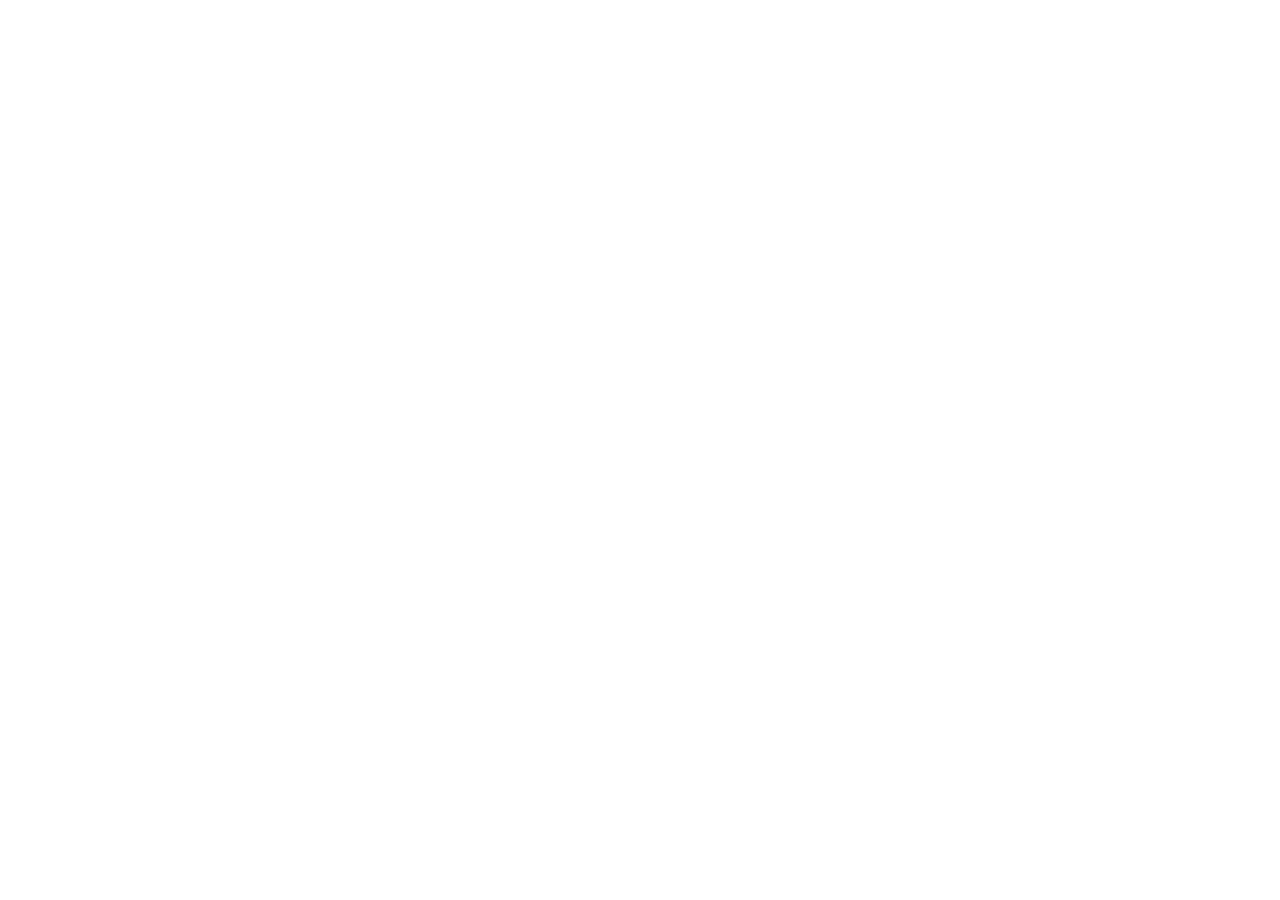
==== expression.html @ a7e062bd "style(docs): improved light theme readability, responsive layout, and refined typography for Zard do" ====
<!DOCTYPE html>
<html lang="en">
<head>
    <meta charset="UTF-8">
    <meta name="viewport" content="width=device-width, initial-scale=1.0">
    <title>Expressions</title>
</head>
<body>
    
</body>
</html>
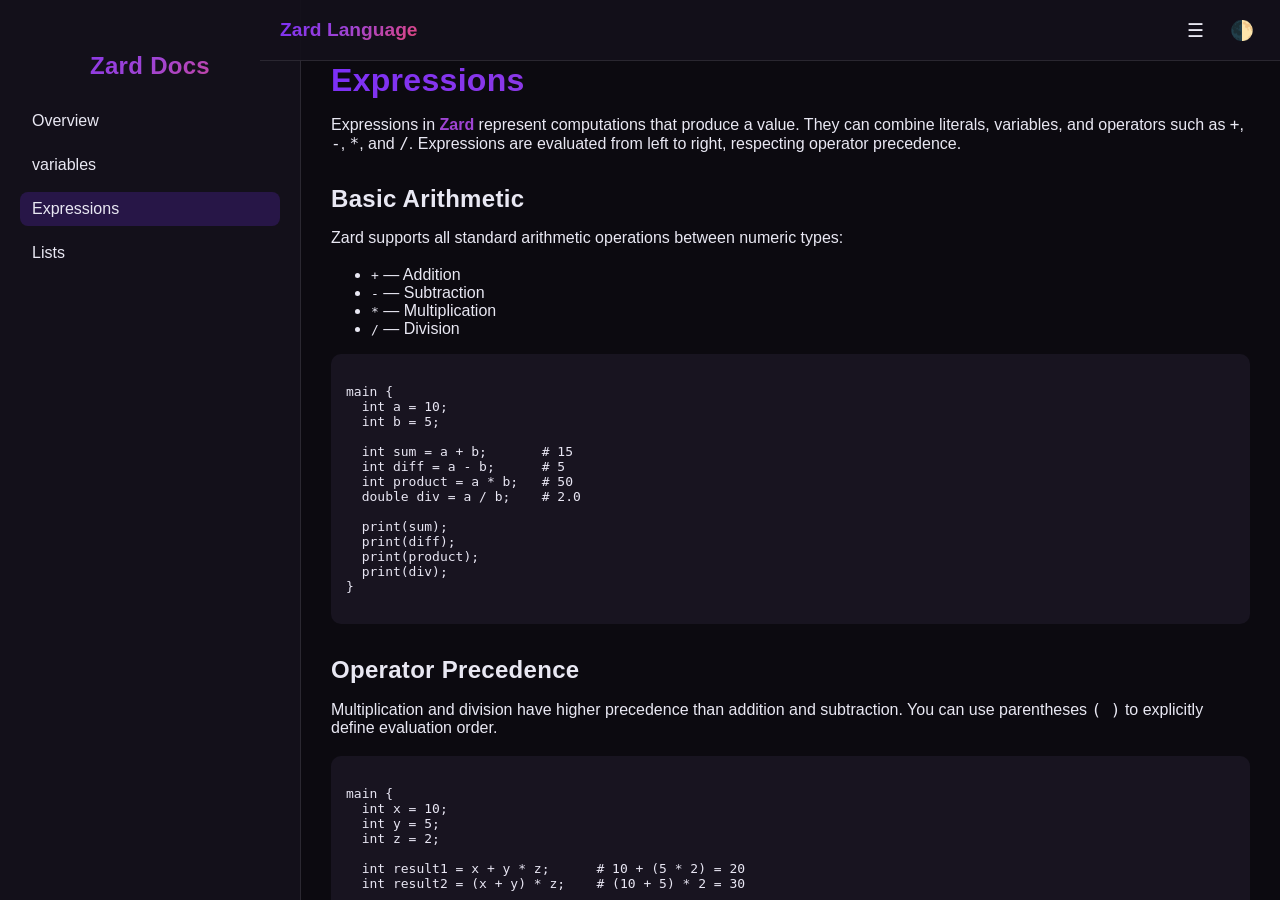
==== commit ba29e6b5: "feat(docs): add Expressions page explaining arithmetic operators and precedence" ====
--- a/expression.html
+++ b/expression.html
@@ -1,11 +1,154 @@
 <!DOCTYPE html>
 <html lang="en">
 <head>
-    <meta charset="UTF-8">
-    <meta name="viewport" content="width=device-width, initial-scale=1.0">
-    <title>Expressions</title>
+  <meta charset="UTF-8">
+  <meta name="viewport" content="width=device-width, initial-scale=1.0">
+  <title>Zard Language — Expressions</title>
+  <link rel="stylesheet" href="style.css">
 </head>
 <body>
-    
+  <div id="sidebar">
+    <h2>Zard Docs</h2>
+    <a href="index.html">Overview</a>
+    <a href="variables.html">variables</a>
+    <a href="expression.html" style="background: rgba(123,47,247,0.2);">Expressions</a>
+    <a href="lists.html">Lists</a>
+  </div>
+
+  <div id="content">
+    <div id="topbar">
+      <div id="logo">Zard Language</div>
+      <div class="top-buttons">
+        <button id="toggleSidebar">☰</button>
+        <button id="toggleTheme">🌓</button>
+      </div>
+    </div>
+
+    <section id="expressions">
+      <h1>Expressions</h1>
+      <p>
+        Expressions in <strong>Zard</strong> represent computations that produce a value.  
+        They can combine literals, variables, and operators such as <code>+</code>, <code>-</code>, <code>*</code>, and <code>/</code>.  
+        Expressions are evaluated from left to right, respecting operator precedence.
+      </p>
+
+      <h2>Basic Arithmetic</h2>
+      <p>
+        Zard supports all standard arithmetic operations between numeric types:
+      </p>
+      <ul>
+        <li><code>+</code> — Addition</li>
+        <li><code>-</code> — Subtraction</li>
+        <li><code>*</code> — Multiplication</li>
+        <li><code>/</code> — Division</li>
+      </ul>
+
+      <pre><code class="language-zard">
+main {
+  int a = 10;
+  int b = 5;
+
+  int sum = a + b;       # 15
+  int diff = a - b;      # 5
+  int product = a * b;   # 50
+  double div = a / b;    # 2.0
+
+  print(sum);
+  print(diff);
+  print(product);
+  print(div);
+}
+      </code></pre>
+
+      <h2>Operator Precedence</h2>
+      <p>
+        Multiplication and division have higher precedence than addition and subtraction.  
+        You can use parentheses <code>( )</code> to explicitly define evaluation order.
+      </p>
+      <pre><code class="language-zard">
+main {
+  int x = 10;
+  int y = 5;
+  int z = 2;
+
+  int result1 = x + y * z;      # 10 + (5 * 2) = 20
+  int result2 = (x + y) * z;    # (10 + 5) * 2 = 30
+
+  print(result1);
+  print(result2);
+}
+      </code></pre>
+
+      <h2>Using Parentheses</h2>
+      <p>
+        Parentheses can be nested to create complex expressions.  
+        Zard evaluates expressions inside parentheses first.
+      </p>
+      <pre><code class="language-zard">
+main {
+  double result = (5 + 3) * (2 + (4 / 2));
+  print(result); # (8) * (2 + 2) = 8 * 4 = 32
+}
+      </code></pre>
+
+      <h2>Mixed Types</h2>
+      <p>
+        When mixing numeric types, Zard automatically promotes values to the most precise type involved in the expression.  
+        For example, using an <code>int</code> and a <code>double</code> will produce a <code>double</code> result.
+      </p>
+      <pre><code class="language-zard">
+main {
+  int a = 3;
+  double b = 2.5;
+
+  double result = a + b; # promoted to double
+  print(result);         # 5.5
+}
+      </code></pre>
+
+      <h2>Invalid Operations</h2>
+      <p>
+        Zard enforces strict type checking.  
+        Attempting to apply arithmetic operators to incompatible types (e.g., strings or structs) results in a compile-time error.
+      </p>
+      <pre><code class="language-zard">
+main {
+  string name = "Zard";
+  int age = 5;
+
+  # name + age; ❌ Invalid — cannot add string and int
+}
+      </code></pre>
+
+      <h2>Expressions with Print and Assignments</h2>
+      <p>
+        Expressions can appear inside <code>print()</code>, <code>if()</code> conditions, and assignments.
+      </p>
+      <pre><code class="language-zard">
+main {
+  int x = 4;
+  int y = 6;
+
+  print(x + y * 2);  # 16
+  int total = (x + y) * 2;
+  print(total);      # 20
+}
+      </code></pre>
+
+      <h2>Full Example</h2>
+      <pre><code class="language-zard">
+main {
+  int a = 10;
+  int b = 3;
+  double c = 2.5;
+
+  double result = (a + b) * c - (b / 2.0);
+  print(result); # (13 * 2.5) - 1.5 = 32.5 - 1.5 = 31.0
+}
+      </code></pre>
+    </section>
+  </div>
+
+  <script src="script.js"></script>
 </body>
-</html>+</html>
--- a/style.css
+++ b/style.css
@@ -0,0 +1,273 @@
+:root {
+  --bg-dark: #0c0a10;
+  --bg-light: #f5f4fa;
+  --text-dark: #e9e8f3;
+  --text-light: #1b1b1f;
+  --accent: linear-gradient(135deg, #7B2FF7, #9F44D3, #E1467C);
+  --purple-neon: #9f44d3;
+  --sidebar-width: 260px;
+  --transition: 0.3s ease;
+}
+
+body {
+  margin: 0;
+  font-family: 'Inter', sans-serif;
+  background-color: var(--bg-dark);
+  color: var(--text-dark);
+  transition: background-color var(--transition), color var(--transition);
+  display: flex;
+  height: 100vh;
+  overflow: hidden;
+}
+#sidebar {
+  width: var(--sidebar-width);
+  background: rgba(20, 16, 27, 0.95);
+  border-right: 1px solid rgba(255, 255, 255, 0.1);
+  padding: 20px;
+  overflow-y: auto;
+  transition: transform var(--transition);
+}
+
+#sidebar.hidden {
+  transform: translateX(-100%);
+}
+
+#sidebar h2 {
+  background: var(--accent);
+  -webkit-background-clip: text;
+  -webkit-text-fill-color: transparent;
+  font-size: 1.5rem;
+  margin-bottom: 1.5rem;
+  text-align: center;
+}
+
+#sidebar a {
+  display: block;
+  color: var(--text-dark);
+  text-decoration: none;
+  margin: 10px 0;
+  padding: 8px 12px;
+  border-radius: 8px;
+  transition: background var(--transition);
+}
+
+#sidebar a:hover {
+  background: rgba(24, 21, 31, 0.2);
+}
+
+#content {
+  flex: 1;
+  overflow-y: auto;
+  padding: 30px;
+  background: var(--bg-dark);
+}
+
+h1 {
+  font-size: 2rem;
+  background: var(--accent);
+  -webkit-background-clip: text;
+  -webkit-text-fill-color: transparent;
+}
+
+pre {
+  background: #181420;
+  color: #e8e6f3;
+  padding: 15px;
+  border-radius: 10px;
+  overflow-x: auto;
+  font-family: monospace;
+}
+
+#topbar {
+  position: fixed;
+  left: var(--sidebar-width);
+  right: 0;
+  top: 0;
+  height: 60px;
+  background: rgba(20, 16, 27, 0.95);
+  display: flex;
+  align-items: center;
+  justify-content: space-between;
+  padding: 0 20px;
+  border-bottom: 1px solid rgba(255, 255, 255, 0.1);
+  transition: left var(--transition);
+}
+
+#topbar.hidden {
+  left: 0;
+}
+
+#logo {
+  font-weight: 700;
+  font-size: 1.2rem;
+  background: var(--accent);
+  -webkit-background-clip: text;
+  -webkit-text-fill-color: transparent;
+}
+
+.top-buttons button {
+  background: none;
+  border: none;
+  color: var(--text-dark);
+  font-size: 1.2rem;
+  cursor: pointer;
+  margin-left: 10px;
+  transition: color var(--transition);
+}
+
+.top-buttons button:hover {
+  color: var(--purple-neon);
+}body.light {
+  background: #f5f3f0; 
+  color: #242424;
+  font-family: 'Inter', 'Segoe UI', 'Helvetica Neue', sans-serif;
+  line-height: 1.7;
+}
+
+body.light #content {
+  background: #fbfaf8;
+  color: #2a2a2a;
+  border-left: 4px solid #e1467c;
+  padding: 40px 50px;
+  border-radius: 8px;
+  box-shadow: 0 0 20px rgba(0,0,0,0.03);
+}
+
+body.light #sidebar {
+  background: #ebe4f4;
+  border-right: 1px solid rgba(0,0,0,0.15);
+}
+
+body.light #sidebar a {
+  color: #222;
+  font-weight: 500;
+}
+
+body.light #sidebar a:hover {
+  background: rgba(159,68,211,0.15);
+  color: #000;
+}
+
+strong {
+  color: #9f44d3;
+  font-weight: 600;
+}
+
+h1, h2, h3 {
+  font-family: 'Inter', 'Segoe UI', sans-serif;
+  letter-spacing: 0.3px;
+  margin-top: 2rem;
+  margin-bottom: 1rem;
+}
+
+p {
+  margin-bottom: 1.2rem;
+  font-size: 1rem;
+}
+
+body.light pre {
+  background: #f0ebe7;
+  color: #2e2e2e;
+  border-left: 4px solid #9f44d3;
+  padding: 18px;
+  border-radius: 10px;
+  box-shadow: 0 2px 10px rgba(0,0,0,0.04);
+}
+@media (max-width: 900px) {
+  body {
+    flex-direction: column;
+    overflow: visible;
+  }
+
+  #sidebar {
+    position: fixed;
+    top: 60px;
+    left: 0;
+    height: calc(100% - 60px);
+    width: var(--sidebar-width);
+    background: rgba(20, 16, 27, 0.97);
+    transform: translateX(-100%);
+    transition: transform var(--transition);
+    z-index: 20;
+    box-shadow: 4px 0 15px rgba(0,0,0,0.3);
+  }
+
+  #sidebar.show {
+    transform: translateX(0);
+  }
+
+  #topbar {
+    position: fixed;
+    top: 0;
+    left: 0;
+    width: 100%;
+    background: rgba(20, 16, 27, 0.95);
+    z-index: 25;
+    padding: 0 12px; 
+  }
+
+  #logo {
+    font-size: 1.1rem;
+  }
+
+  .top-buttons {
+    display: flex;
+    align-items: center;
+    gap: 6px; 
+  }
+
+  .top-buttons button {
+    font-size: 1.3rem;
+    padding: 8px; 
+    border-radius: 6px;
+  }
+
+  .top-buttons button:hover {
+    background: rgba(123, 47, 247, 0.1);
+  }
+
+  #content {
+    padding: 80px 18px 40px 18px;
+  }
+
+  h1 {
+    font-size: 1.6rem;
+  }
+
+  pre {
+    font-size: 0.9rem;
+    padding: 12px;
+  }
+
+  #sidebar::-webkit-scrollbar {
+    width: 6px;
+  }
+
+  #sidebar::-webkit-scrollbar-thumb {
+    background: rgba(123,47,247,0.4);
+    border-radius: 4px;
+  }
+}
+
+@media (max-width: 500px) {
+  #topbar {
+    padding: 0 8px; 
+  }
+
+  #logo {
+    font-size: 1rem;
+  }
+
+  .top-buttons button {
+    font-size: 1.2rem;
+    padding: 8px;
+  }
+
+  pre {
+    font-size: 0.85rem;
+  }
+
+  #content {
+    padding: 70px 14px 40px 14px;
+  }
+}
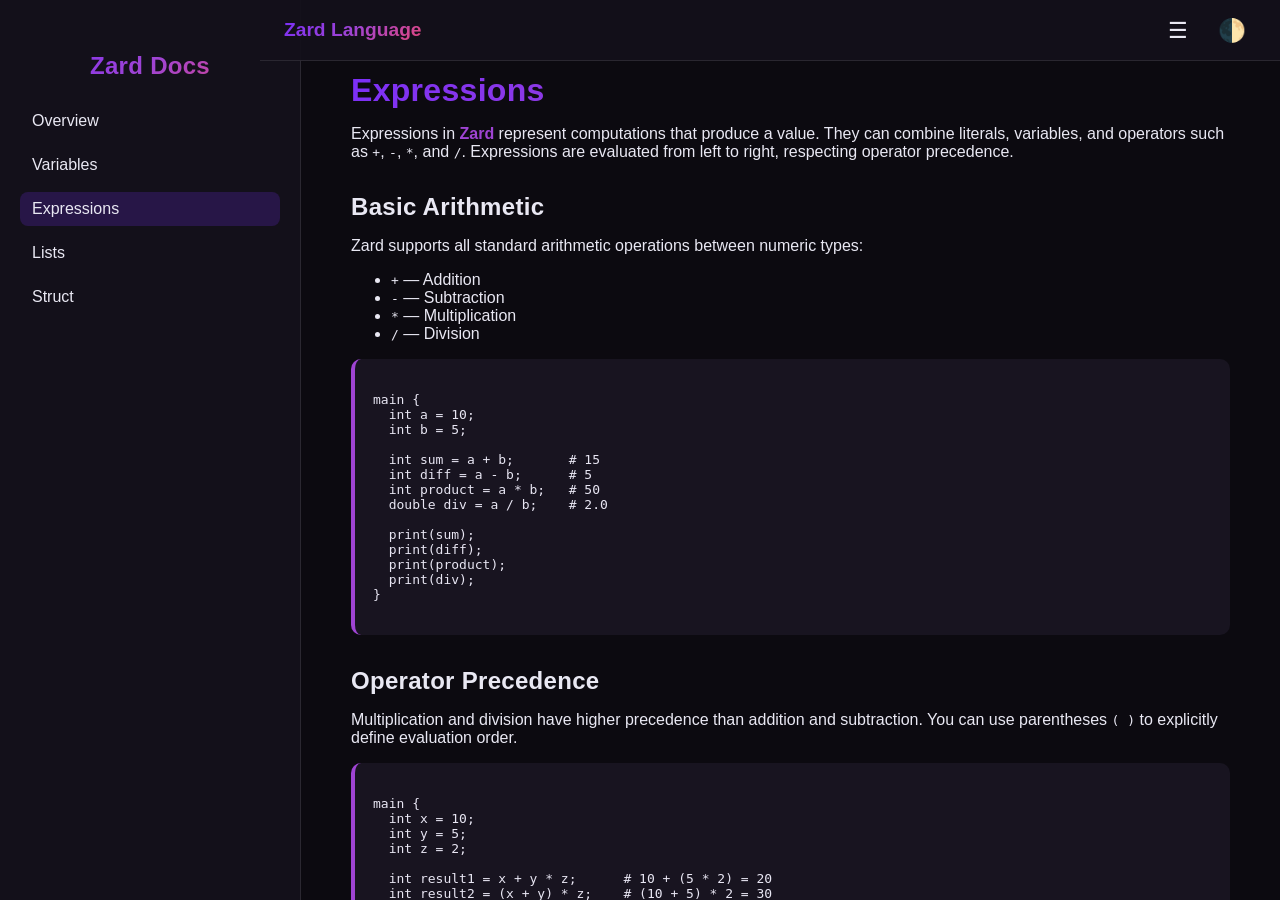
==== commit e82e488e: "docs(structs): add basic Structs documentation page - Created new structs.html explaining basic stru" ====
--- a/expression.html
+++ b/expression.html
@@ -10,9 +10,10 @@
   <div id="sidebar">
     <h2>Zard Docs</h2>
     <a href="index.html">Overview</a>
-    <a href="variables.html">variables</a>
+    <a href="variables.html">Variables</a>
     <a href="expression.html" style="background: rgba(123,47,247,0.2);">Expressions</a>
     <a href="lists.html">Lists</a>
+     <a href="structs.html">Struct</a>
   </div>
 
   <div id="content">
--- a/style.css
+++ b/style.css
@@ -1,6 +1,6 @@
 :root {
   --bg-dark: #0c0a10;
-  --bg-light: #f5f4fa;
+  --bg-light: #f8f6f9;
   --text-dark: #e9e8f3;
   --text-light: #1b1b1f;
   --accent: linear-gradient(135deg, #7B2FF7, #9F44D3, #E1467C);
@@ -19,13 +19,14 @@
   height: 100vh;
   overflow: hidden;
 }
+
 #sidebar {
   width: var(--sidebar-width);
   background: rgba(20, 16, 27, 0.95);
   border-right: 1px solid rgba(255, 255, 255, 0.1);
   padding: 20px;
   overflow-y: auto;
-  transition: transform var(--transition);
+  transition: transform var(--transition), background var(--transition);
 }
 
 #sidebar.hidden {
@@ -48,18 +49,19 @@
   margin: 10px 0;
   padding: 8px 12px;
   border-radius: 8px;
-  transition: background var(--transition);
+  transition: background var(--transition), color var(--transition);
 }
 
 #sidebar a:hover {
-  background: rgba(24, 21, 31, 0.2);
+  background: rgba(123, 47, 247, 0.15);
 }
 
 #content {
   flex: 1;
   overflow-y: auto;
-  padding: 30px;
+  padding: 40px 50px;
   background: var(--bg-dark);
+  transition: background var(--transition), color var(--transition);
 }
 
 h1 {
@@ -72,10 +74,12 @@
 pre {
   background: #181420;
   color: #e8e6f3;
-  padding: 15px;
+  padding: 18px;
   border-radius: 10px;
   overflow-x: auto;
   font-family: monospace;
+  border-left: 4px solid var(--purple-neon);
+  transition: background var(--transition), color var(--transition), border var(--transition);
 }
 
 #topbar {
@@ -87,10 +91,11 @@
   background: rgba(20, 16, 27, 0.95);
   display: flex;
   align-items: center;
-  justify-content: space-between;
-  padding: 0 20px;
+  justify-content: space-between; 
+  padding: 0 24px;
   border-bottom: 1px solid rgba(255, 255, 255, 0.1);
-  transition: left var(--transition);
+  transition: left var(--transition), background var(--transition);
+  z-index: 10;
 }
 
 #topbar.hidden {
@@ -103,44 +108,50 @@
   background: var(--accent);
   -webkit-background-clip: text;
   -webkit-text-fill-color: transparent;
+  user-select: none;
+}
+
+.top-buttons {
+  display: flex;
+  align-items: center;
+  justify-content: flex-end;
+  gap: 10px;
 }
 
 .top-buttons button {
   background: none;
   border: none;
   color: var(--text-dark);
-  font-size: 1.2rem;
+  font-size: 1.4rem;
   cursor: pointer;
-  margin-left: 10px;
-  transition: color var(--transition);
+  padding: 6px 10px;
+  border-radius: 8px;
+  transition: color var(--transition), background var(--transition), box-shadow var(--transition);
 }
 
 .top-buttons button:hover {
   color: var(--purple-neon);
-}body.light {
-  background: #f5f3f0; 
-  color: #242424;
-  font-family: 'Inter', 'Segoe UI', 'Helvetica Neue', sans-serif;
-  line-height: 1.7;
+  background: rgba(123,47,247,0.1);
+  box-shadow: 0 0 6px rgba(159,68,211,0.4);
+}
+
+body.light {
+  background: var(--bg-light);
+  color: var(--text-light);
 }
 
 body.light #content {
-  background: #fbfaf8;
+  background: var(--bg-light);
   color: #2a2a2a;
-  border-left: 4px solid #e1467c;
-  padding: 40px 50px;
-  border-radius: 8px;
-  box-shadow: 0 0 20px rgba(0,0,0,0.03);
 }
 
 body.light #sidebar {
-  background: #ebe4f4;
+  background: #f0eef9;
   border-right: 1px solid rgba(0,0,0,0.15);
 }
 
 body.light #sidebar a {
-  color: #222;
-  font-weight: 500;
+  color: #111;
 }
 
 body.light #sidebar a:hover {
@@ -148,31 +159,39 @@
   color: #000;
 }
 
+body.light pre {
+  background: #f2edf7;
+  color: #222;
+  border-left: 4px solid #9f44d3;
+}
+
+body.light #topbar {
+  background: #f3eff9;
+  border-bottom: 1px solid rgba(0,0,0,0.1);
+}
+
+body.light .top-buttons button {
+  color: #4a1472;
+  text-shadow: 0 0 6px rgba(159,68,211,0.7);
+}
+
+body.light .top-buttons button:hover {
+  color: #9f44d3;
+  background: rgba(159,68,211,0.1);
+  box-shadow: 0 0 8px rgba(159,68,211,0.6);
+}
+
 strong {
-  color: #9f44d3;
-  font-weight: 600;
+  color: var(--purple-neon);
 }
 
 h1, h2, h3 {
   font-family: 'Inter', 'Segoe UI', sans-serif;
-  letter-spacing: 0.3px;
   margin-top: 2rem;
   margin-bottom: 1rem;
-}
-
-p {
-  margin-bottom: 1.2rem;
-  font-size: 1rem;
-}
-
-body.light pre {
-  background: #f0ebe7;
-  color: #2e2e2e;
-  border-left: 4px solid #9f44d3;
-  padding: 18px;
-  border-radius: 10px;
-  box-shadow: 0 2px 10px rgba(0,0,0,0.04);
-}
+  letter-spacing: 0.3px;
+}
+
 @media (max-width: 900px) {
   body {
     flex-direction: column;
@@ -185,9 +204,7 @@
     left: 0;
     height: calc(100% - 60px);
     width: var(--sidebar-width);
-    background: rgba(20, 16, 27, 0.97);
     transform: translateX(-100%);
-    transition: transform var(--transition);
     z-index: 20;
     box-shadow: 4px 0 15px rgba(0,0,0,0.3);
   }
@@ -197,77 +214,36 @@
   }
 
   #topbar {
-    position: fixed;
-    top: 0;
     left: 0;
     width: 100%;
-    background: rgba(20, 16, 27, 0.95);
     z-index: 25;
-    padding: 0 12px; 
+    padding: 0 16px;
+    justify-content: space-between;
   }
 
   #logo {
     font-size: 1.1rem;
   }
 
-  .top-buttons {
-    display: flex;
-    align-items: center;
-    gap: 6px; 
-  }
-
   .top-buttons button {
     font-size: 1.3rem;
-    padding: 8px; 
-    border-radius: 6px;
-  }
-
-  .top-buttons button:hover {
-    background: rgba(123, 47, 247, 0.1);
   }
 
   #content {
-    padding: 80px 18px 40px 18px;
-  }
-
-  h1 {
-    font-size: 1.6rem;
+    padding: 80px 20px 40px 20px;
   }
 
   pre {
     font-size: 0.9rem;
-    padding: 12px;
-  }
-
-  #sidebar::-webkit-scrollbar {
-    width: 6px;
-  }
-
-  #sidebar::-webkit-scrollbar-thumb {
-    background: rgba(123,47,247,0.4);
-    border-radius: 4px;
   }
 }
 
 @media (max-width: 500px) {
-  #topbar {
-    padding: 0 8px; 
-  }
-
-  #logo {
-    font-size: 1rem;
-  }
-
-  .top-buttons button {
-    font-size: 1.2rem;
-    padding: 8px;
+  #content {
+    padding: 70px 14px 40px 14px;
   }
 
   pre {
     font-size: 0.85rem;
   }
-
-  #content {
-    padding: 70px 14px 40px 14px;
-  }
-}
+}
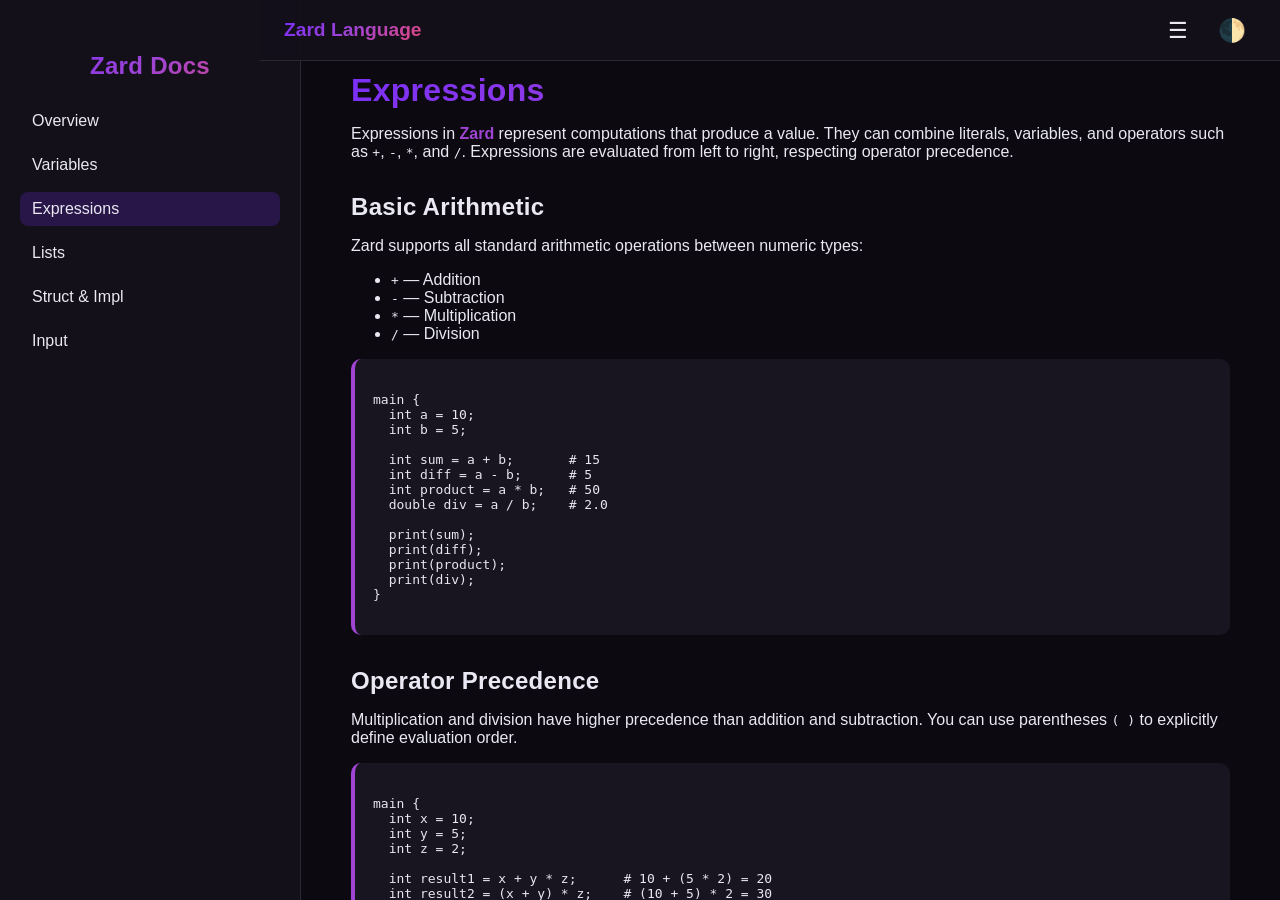
==== commit 81b78b64: "input reference" ====
--- a/expression.html
+++ b/expression.html
@@ -13,7 +13,8 @@
     <a href="variables.html">Variables</a>
     <a href="expression.html" style="background: rgba(123,47,247,0.2);">Expressions</a>
     <a href="lists.html">Lists</a>
-     <a href="structs.html">Struct</a>
+     <a href="structs.html">Struct & Impl</a>
+    <a href="input.html">Input</a>
   </div>
 
   <div id="content">
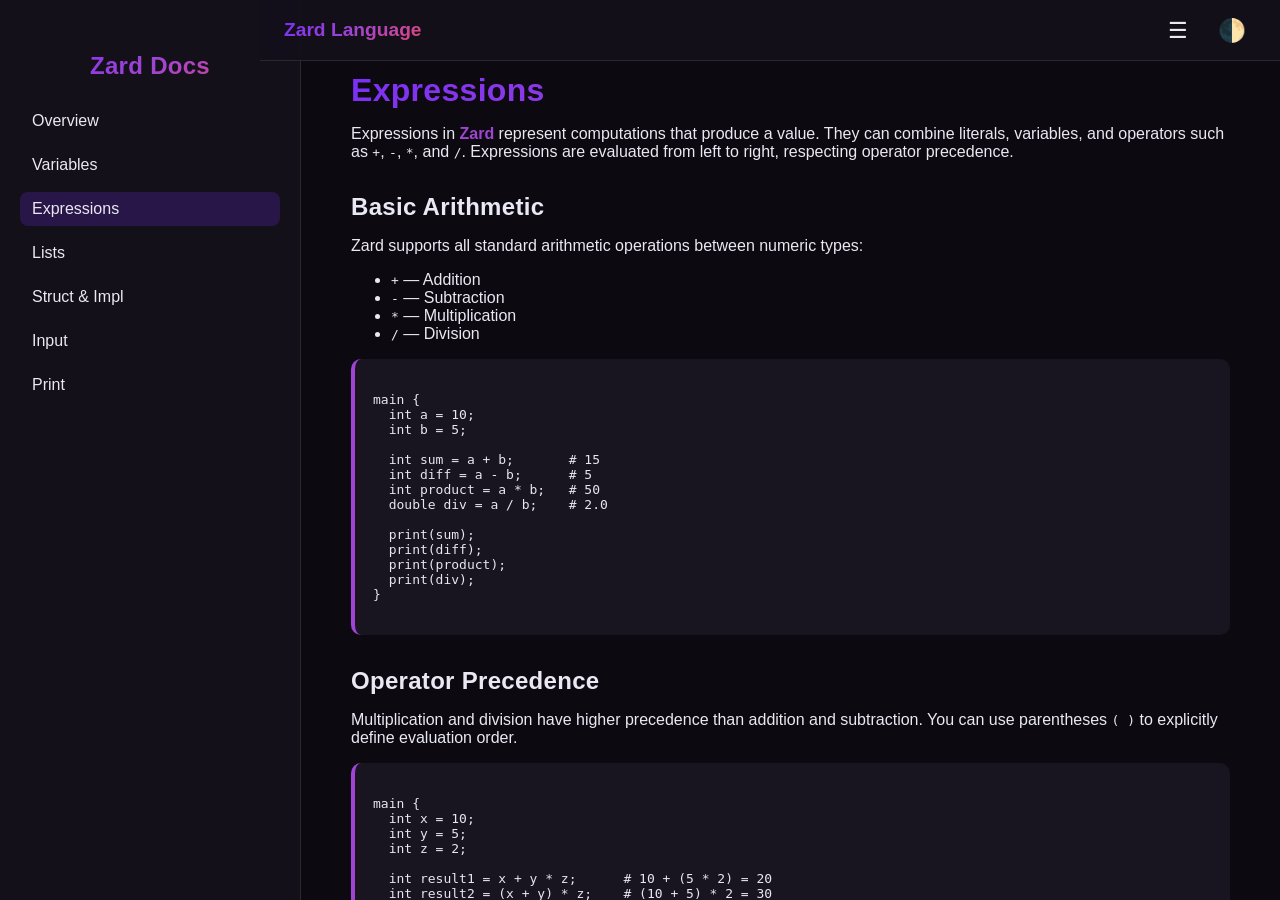
==== commit eac4ff49: "print.html" ====
--- a/expression.html
+++ b/expression.html
@@ -15,6 +15,7 @@
     <a href="lists.html">Lists</a>
      <a href="structs.html">Struct & Impl</a>
     <a href="input.html">Input</a>
+    <a href="print.html">Print</a>
   </div>
 
   <div id="content">
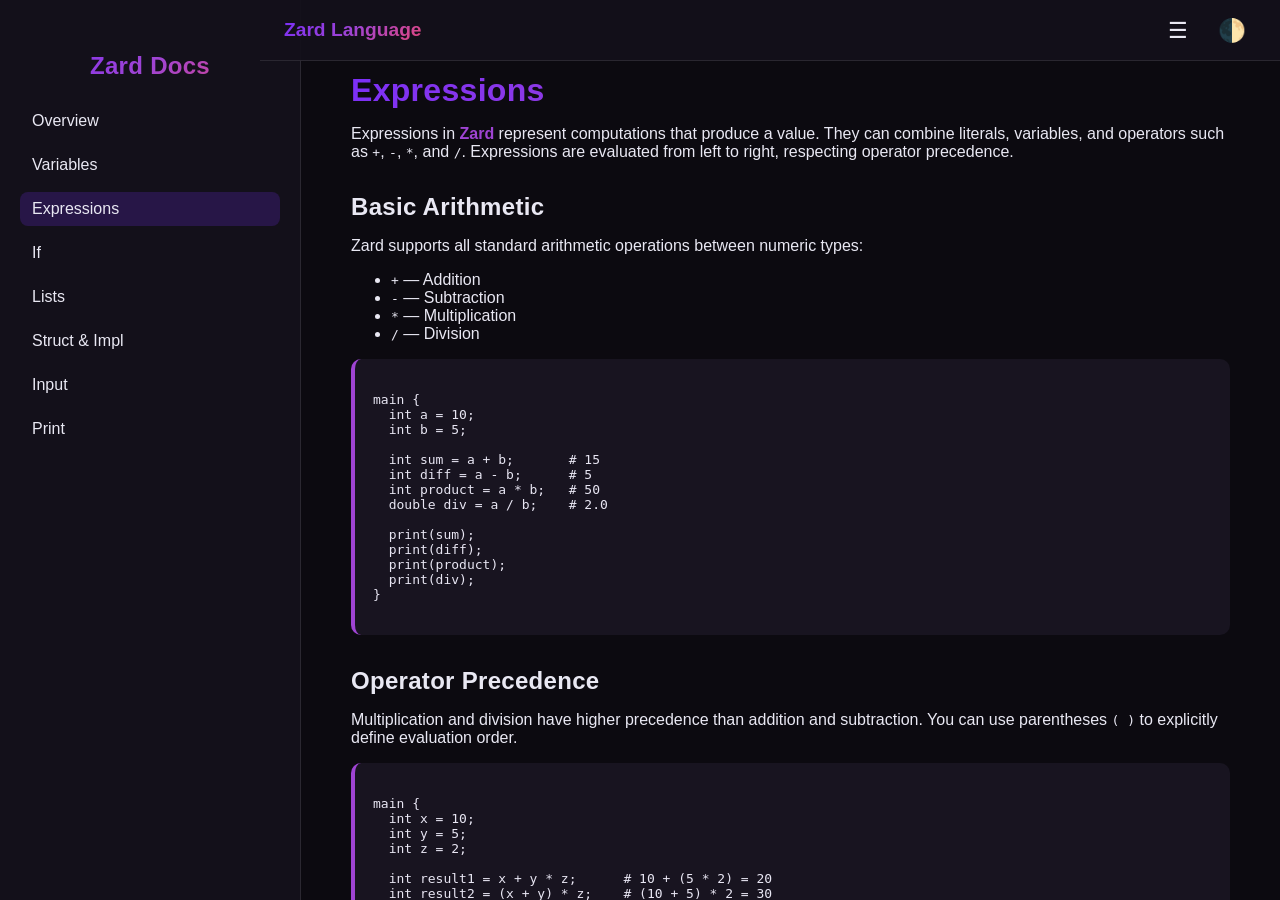
==== commit f930cf41: "feat(IF declaration)" ====
--- a/expression.html
+++ b/expression.html
@@ -12,6 +12,7 @@
     <a href="index.html">Overview</a>
     <a href="variables.html">Variables</a>
     <a href="expression.html" style="background: rgba(123,47,247,0.2);">Expressions</a>
+    <a href="if.html">If</a>
     <a href="lists.html">Lists</a>
      <a href="structs.html">Struct & Impl</a>
     <a href="input.html">Input</a>
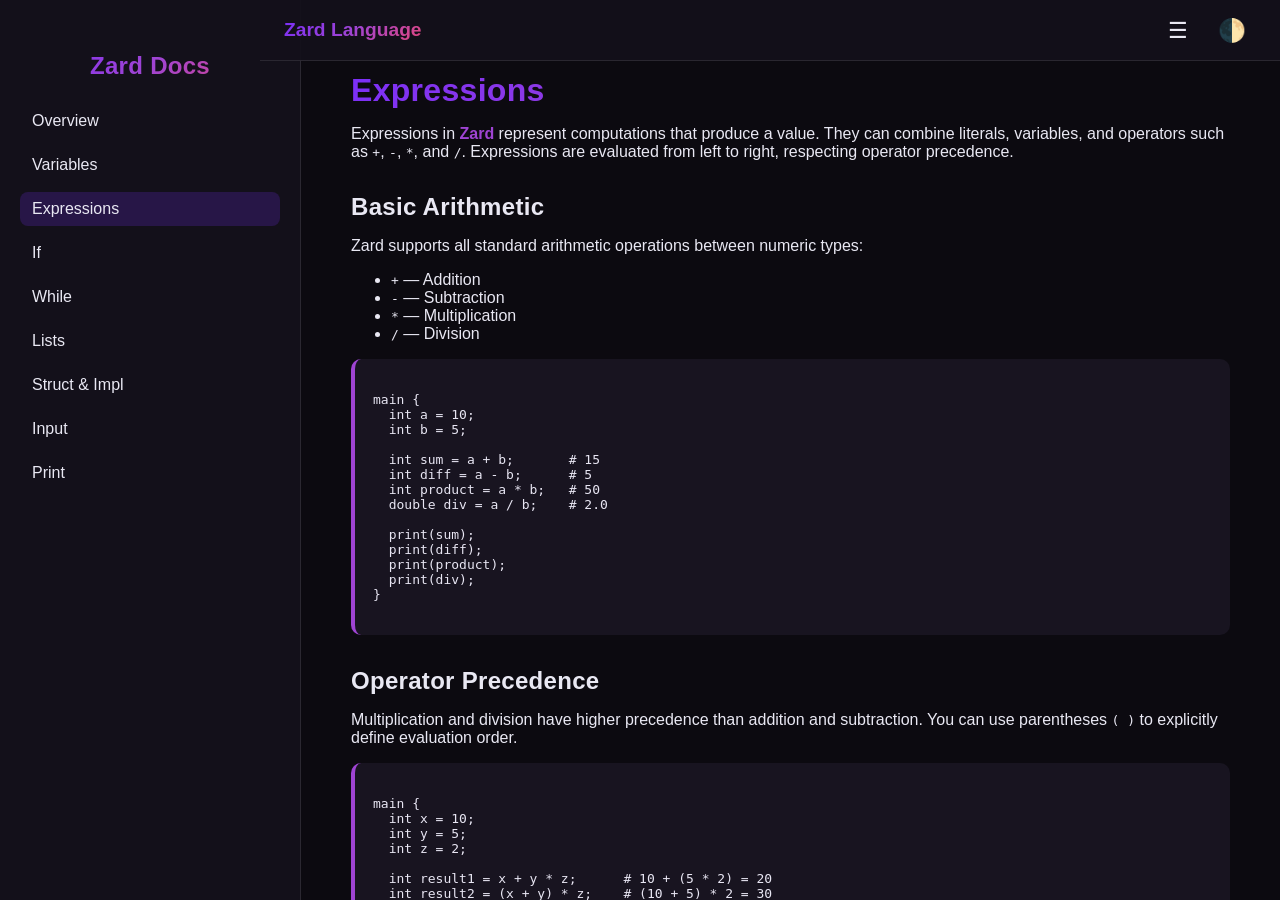
==== commit 9635e3b8: "feat(While)" ====
--- a/expression.html
+++ b/expression.html
@@ -13,6 +13,7 @@
     <a href="variables.html">Variables</a>
     <a href="expression.html" style="background: rgba(123,47,247,0.2);">Expressions</a>
     <a href="if.html">If</a>
+    <a href="while.html">While</a>
     <a href="lists.html">Lists</a>
      <a href="structs.html">Struct & Impl</a>
     <a href="input.html">Input</a>
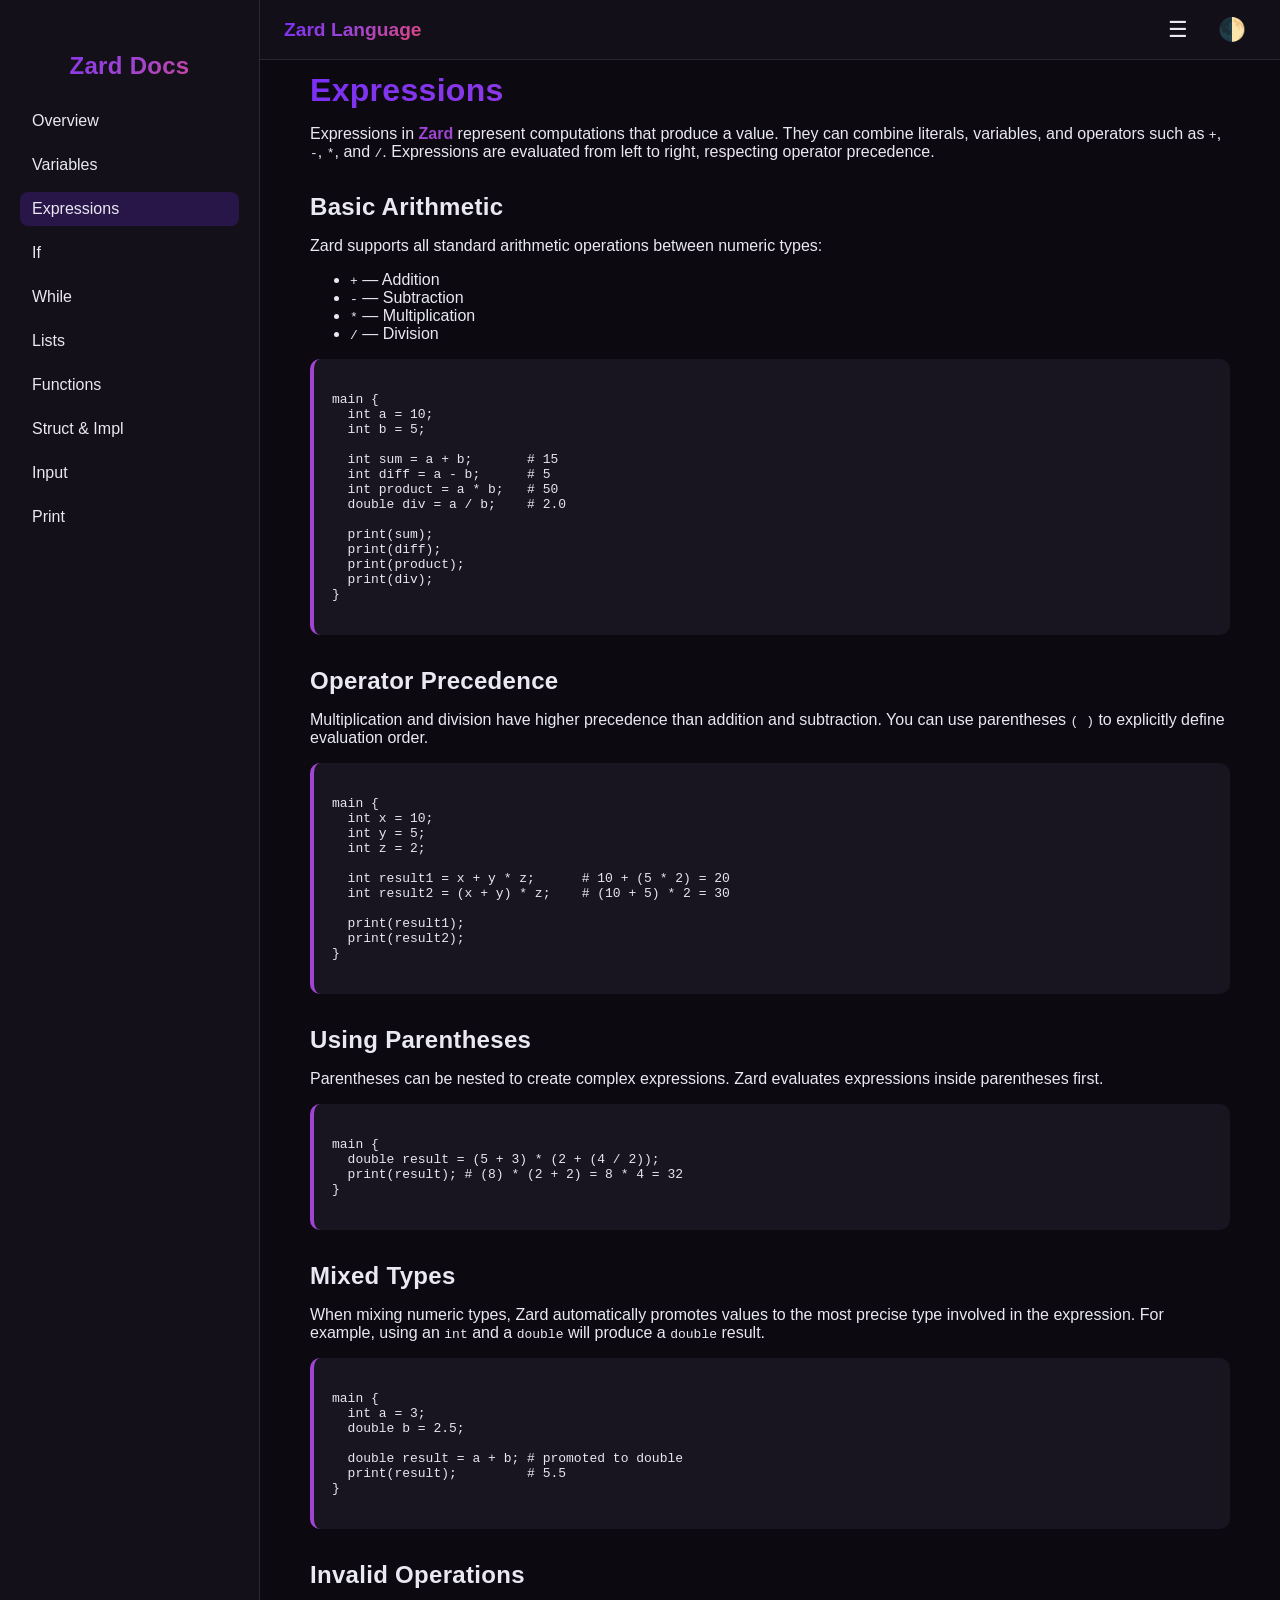
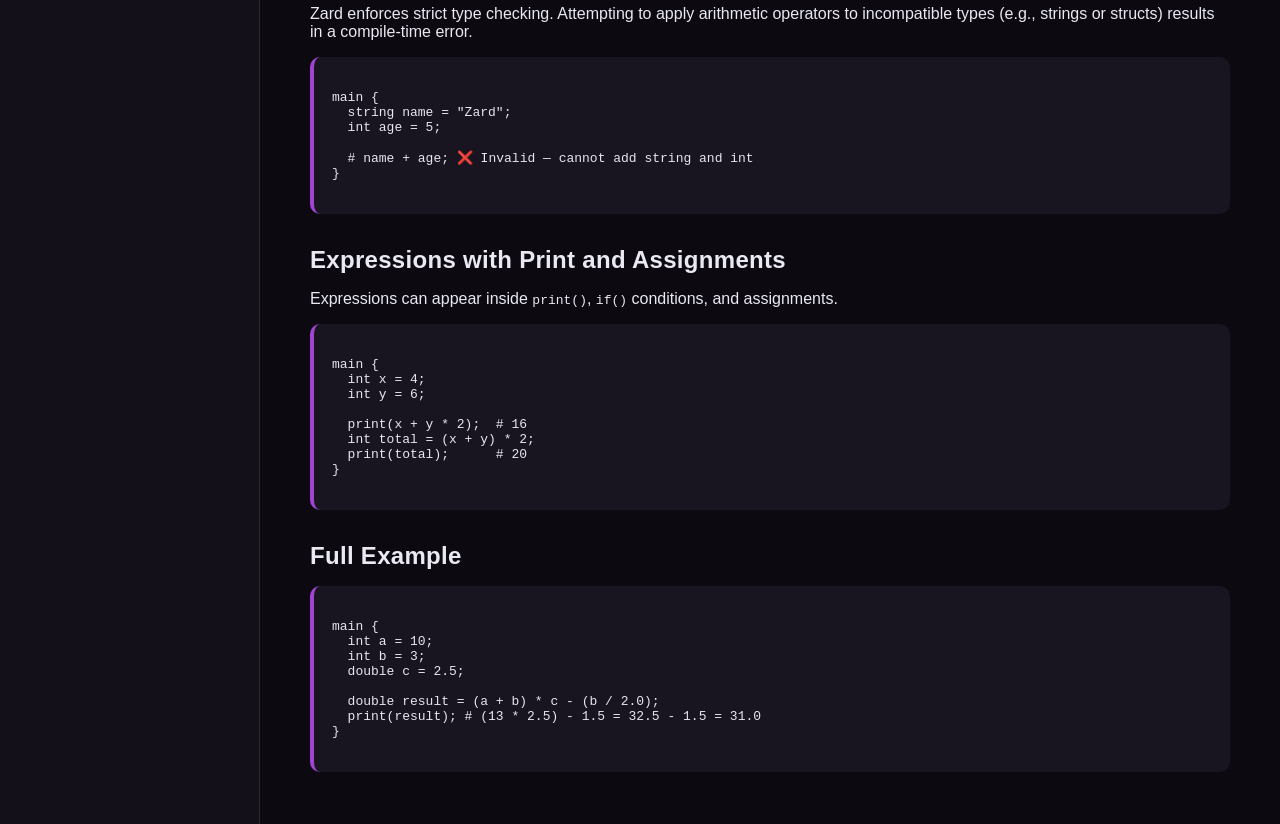
==== commit 5b49ae20: "functions doc" ====
--- a/expression.html
+++ b/expression.html
@@ -15,6 +15,7 @@
     <a href="if.html">If</a>
     <a href="while.html">While</a>
     <a href="lists.html">Lists</a>
+    <a href="function.html">Functions</a>
      <a href="structs.html">Struct & Impl</a>
     <a href="input.html">Input</a>
     <a href="print.html">Print</a>
--- a/style.css
+++ b/style.css
@@ -9,6 +9,16 @@
   --transition: 0.3s ease;
 }
 
+
+* {
+  box-sizing: border-box;
+}
+
+html {
+  width: 100%;
+  overflow-x: hidden;
+}
+
 body {
   margin: 0;
   font-family: 'Inter', sans-serif;
@@ -16,9 +26,10 @@
   color: var(--text-dark);
   transition: background-color var(--transition), color var(--transition);
   display: flex;
-  height: 100vh;
-  overflow: hidden;
-}
+  min-height: 100vh;
+  overflow-x: hidden;
+}
+
 
 #sidebar {
   width: var(--sidebar-width);
@@ -56,6 +67,7 @@
   background: rgba(123, 47, 247, 0.15);
 }
 
+
 #content {
   flex: 1;
   overflow-y: auto;
@@ -70,6 +82,18 @@
   -webkit-background-clip: text;
   -webkit-text-fill-color: transparent;
 }
+
+h1, h2, h3 {
+  font-family: 'Inter', 'Segoe UI', sans-serif;
+  margin-top: 2rem;
+  margin-bottom: 1rem;
+  letter-spacing: 0.3px;
+}
+
+strong {
+  color: var(--purple-neon);
+}
+
 
 pre {
   background: #181420;
@@ -80,7 +104,17 @@
   font-family: monospace;
   border-left: 4px solid var(--purple-neon);
   transition: background var(--transition), color var(--transition), border var(--transition);
-}
+
+  max-width: 100%;
+  box-sizing: border-box;
+}
+
+pre code {
+  display: block;
+  max-width: 100%;
+  white-space: pre;
+}
+
 
 #topbar {
   position: fixed;
@@ -91,7 +125,7 @@
   background: rgba(20, 16, 27, 0.95);
   display: flex;
   align-items: center;
-  justify-content: space-between; 
+  justify-content: space-between;
   padding: 0 24px;
   border-bottom: 1px solid rgba(255, 255, 255, 0.1);
   transition: left var(--transition), background var(--transition);
@@ -114,7 +148,6 @@
 .top-buttons {
   display: flex;
   align-items: center;
-  justify-content: flex-end;
   gap: 10px;
 }
 
@@ -135,6 +168,7 @@
   box-shadow: 0 0 6px rgba(159,68,211,0.4);
 }
 
+
 body.light {
   background: var(--bg-light);
   color: var(--text-light);
@@ -156,13 +190,12 @@
 
 body.light #sidebar a:hover {
   background: rgba(159,68,211,0.15);
-  color: #000;
 }
 
 body.light pre {
   background: #f2edf7;
   color: #222;
-  border-left: 4px solid #9f44d3;
+  border-left-color: #9f44d3;
 }
 
 body.light #topbar {
@@ -172,30 +205,12 @@
 
 body.light .top-buttons button {
   color: #4a1472;
-  text-shadow: 0 0 6px rgba(159,68,211,0.7);
-}
-
-body.light .top-buttons button:hover {
-  color: #9f44d3;
-  background: rgba(159,68,211,0.1);
-  box-shadow: 0 0 8px rgba(159,68,211,0.6);
-}
-
-strong {
-  color: var(--purple-neon);
-}
-
-h1, h2, h3 {
-  font-family: 'Inter', 'Segoe UI', sans-serif;
-  margin-top: 2rem;
-  margin-bottom: 1rem;
-  letter-spacing: 0.3px;
-}
+}
+
 
 @media (max-width: 900px) {
   body {
     flex-direction: column;
-    overflow: visible;
   }
 
   #sidebar {
@@ -203,7 +218,6 @@
     top: 60px;
     left: 0;
     height: calc(100% - 60px);
-    width: var(--sidebar-width);
     transform: translateX(-100%);
     z-index: 20;
     box-shadow: 4px 0 15px rgba(0,0,0,0.3);
@@ -216,31 +230,23 @@
   #topbar {
     left: 0;
     width: 100%;
+    padding: 0 16px;
     z-index: 25;
-    padding: 0 16px;
-    justify-content: space-between;
-  }
-
-  #logo {
-    font-size: 1.1rem;
-  }
-
-  .top-buttons button {
-    font-size: 1.3rem;
   }
 
   #content {
-    padding: 80px 20px 40px 20px;
-  }
-
-  pre {
-    font-size: 0.9rem;
+    padding: 80px 20px 40px;
+  }
+
+  pre code {
+    white-space: pre-wrap;
+    word-break: break-word;
   }
 }
 
 @media (max-width: 500px) {
   #content {
-    padding: 70px 14px 40px 14px;
+    padding: 70px 14px 40px;
   }
 
   pre {
